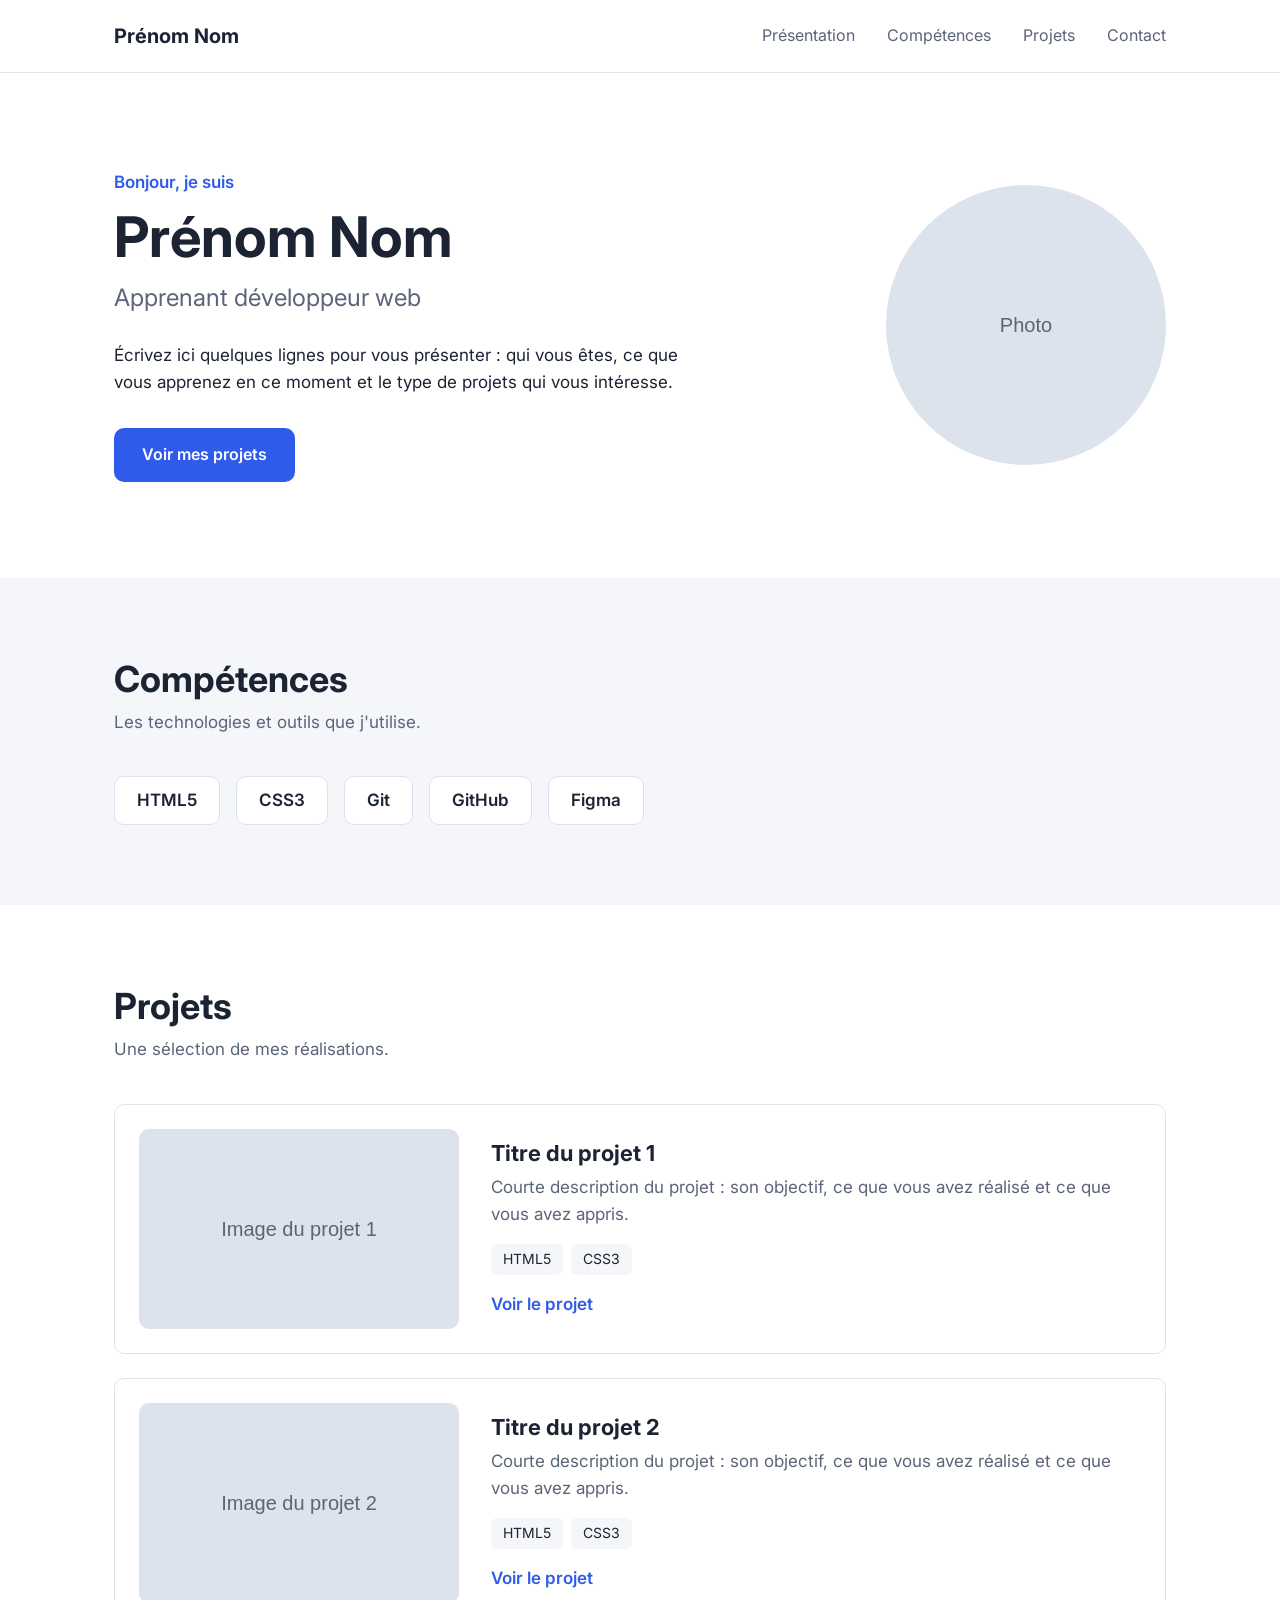
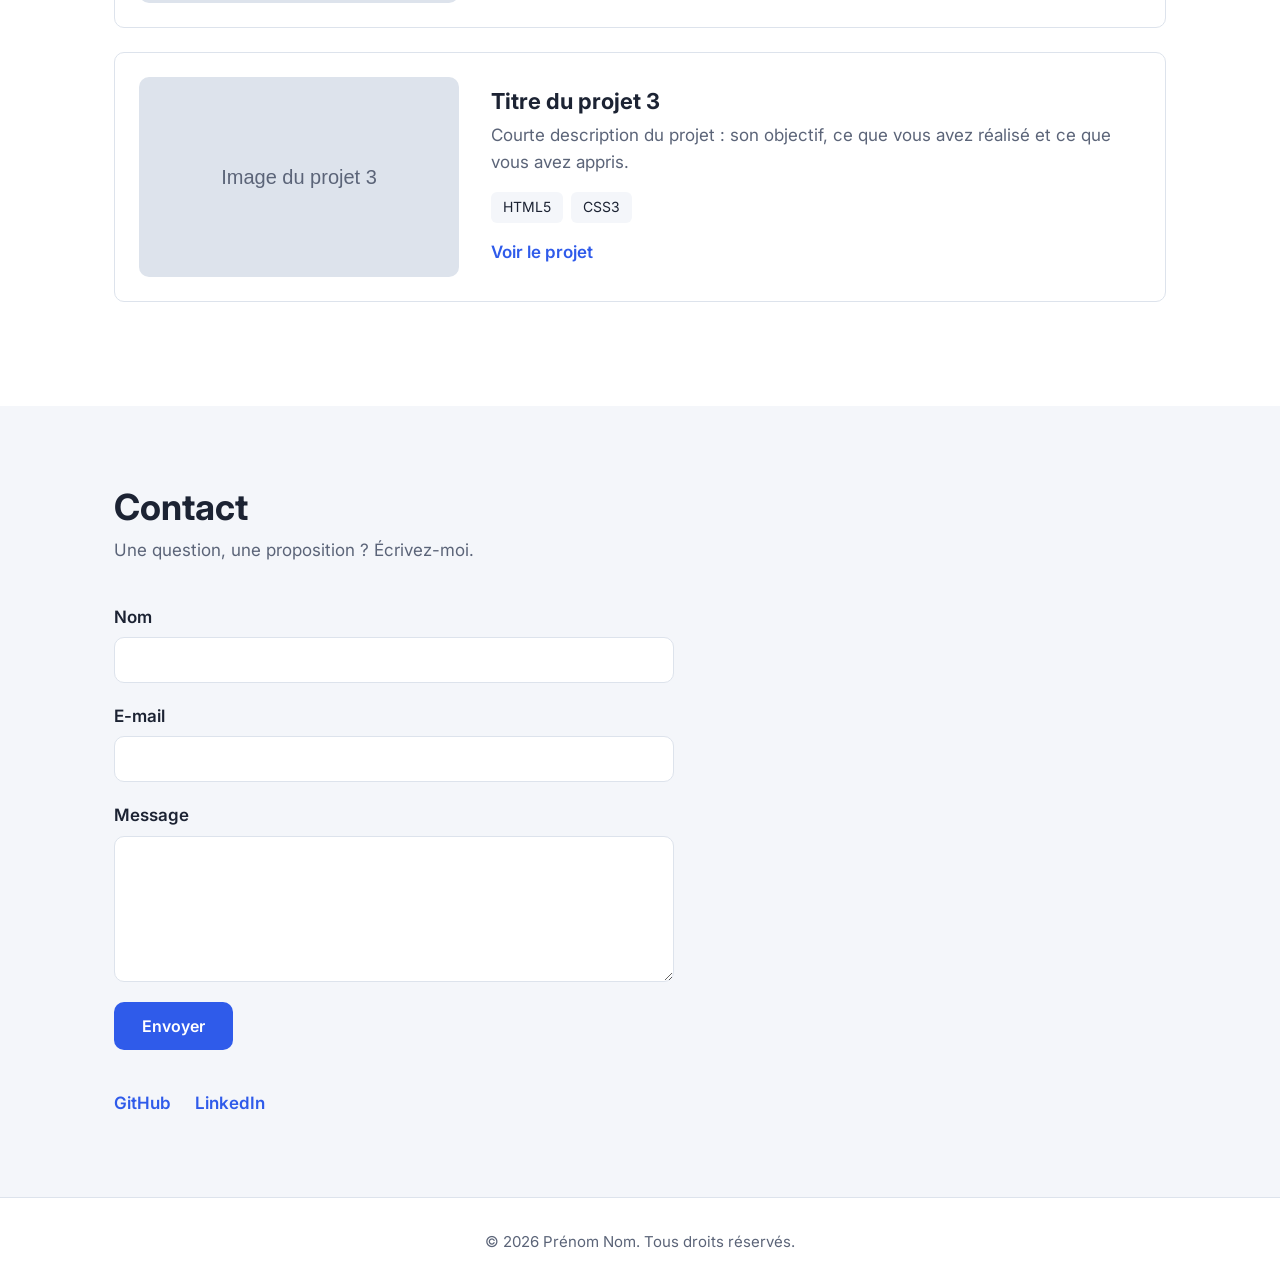
==== index.html @ f50e9926 "chore: ajouter le portfolio starter fourni" ====
<!DOCTYPE html>
<html lang="fr">
<head>
  <meta charset="UTF-8">
  <meta name="viewport" content="width=device-width, initial-scale=1.0">
  <meta name="description" content="Portfolio de Prénom Nom, apprenant développeur web.">
  <title>Prénom Nom — Portfolio</title>

  <!-- Police Inter (Google Fonts) -->
  <link rel="preconnect" href="https://fonts.googleapis.com">
  <link rel="preconnect" href="https://fonts.gstatic.com" crossorigin>
  <link href="https://fonts.googleapis.com/css2?family=Inter:wght@400;600;700&amp;display=swap" rel="stylesheet">

  <link rel="stylesheet" href="css/style.css">
</head>
<body>

  <!-- ========== EN-TÊTE ========== -->
  <header class="en-tete">
    <div class="conteneur en-tete__contenu">
      <a class="logo" href="#presentation">Prénom Nom</a>
      <nav aria-label="Navigation principale">
        <ul class="menu">
          <li><a href="#presentation">Présentation</a></li>
          <li><a href="#competences">Compétences</a></li>
          <li><a href="#projets">Projets</a></li>
          <li><a href="#contact">Contact</a></li>
        </ul>
      </nav>
    </div>
  </header>

  <main>

    <!-- ========== PRÉSENTATION ========== -->
    <section id="presentation" class="presentation">
      <div class="conteneur presentation__contenu">
        <div class="presentation__texte">
          <p class="surtitre">Bonjour, je suis</p>
          <h1>Prénom Nom</h1>
          <p class="metier">Apprenant développeur web</p>
          <p>Écrivez ici quelques lignes pour vous présenter : qui vous êtes, ce que vous apprenez en ce moment et le type de projets qui vous intéresse.</p>
          <a class="bouton" href="#projets">Voir mes projets</a>
        </div>
        <img class="presentation__photo" src="images/avatar.svg" alt="Portrait de Prénom Nom" width="280" height="280">
      </div>
    </section>

    <!-- ========== COMPÉTENCES ========== -->
    <section id="competences" class="section section--claire">
      <div class="conteneur">
        <h2>Compétences</h2>
        <p class="section__intro">Les technologies et outils que j'utilise.</p>
        <ul class="competences">
          <li>HTML5</li>
          <li>CSS3</li>
          <li>Git</li>
          <li>GitHub</li>
          <li>Figma</li>
        </ul>
      </div>
    </section>

    <!-- ========== PROJETS ========== -->
    <section id="projets" class="section">
      <div class="conteneur">
        <h2>Projets</h2>
        <p class="section__intro">Une sélection de mes réalisations.</p>

        <div class="projets">

          <article class="projet">
            <img class="projet__image" src="images/projet-1.svg" alt="Aperçu du projet 1" width="320" height="200">
            <div class="projet__texte">
              <h3>Titre du projet 1</h3>
              <p>Courte description du projet : son objectif, ce que vous avez réalisé et ce que vous avez appris.</p>
              <ul class="technologies">
                <li>HTML5</li>
                <li>CSS3</li>
              </ul>
              <a class="lien" href="#">Voir le projet</a>
            </div>
          </article>

          <article class="projet">
            <img class="projet__image" src="images/projet-2.svg" alt="Aperçu du projet 2" width="320" height="200">
            <div class="projet__texte">
              <h3>Titre du projet 2</h3>
              <p>Courte description du projet : son objectif, ce que vous avez réalisé et ce que vous avez appris.</p>
              <ul class="technologies">
                <li>HTML5</li>
                <li>CSS3</li>
              </ul>
              <a class="lien" href="#">Voir le projet</a>
            </div>
          </article>

          <article class="projet">
            <img class="projet__image" src="images/projet-3.svg" alt="Aperçu du projet 3" width="320" height="200">
            <div class="projet__texte">
              <h3>Titre du projet 3</h3>
              <p>Courte description du projet : son objectif, ce que vous avez réalisé et ce que vous avez appris.</p>
              <ul class="technologies">
                <li>HTML5</li>
                <li>CSS3</li>
              </ul>
              <a class="lien" href="#">Voir le projet</a>
            </div>
          </article>

        </div>
      </div>
    </section>

    <!-- ========== CONTACT ========== -->
    <section id="contact" class="section section--claire">
      <div class="conteneur">
        <h2>Contact</h2>
        <p class="section__intro">Une question, une proposition ? Écrivez-moi.</p>

        <form class="formulaire" action="#" method="post">
          <label for="nom">Nom</label>
          <input id="nom" name="nom" type="text">

          <label for="email">E-mail</label>
          <input id="email" name="email" type="text">

          <label for="message">Message</label>
          <textarea id="message" name="message" rows="6"></textarea>

          <button class="bouton" type="submit">Envoyer</button>
        </form>

        <ul class="reseaux">
          <li><a class="lien" href="#">GitHub</a></li>
          <li><a class="lien" href="#">LinkedIn</a></li>
        </ul>
      </div>
    </section>

  </main>

  <!-- ========== PIED DE PAGE ========== -->
  <footer class="pied">
    <div class="conteneur">
      <p>© 2026 Prénom Nom. Tous droits réservés.</p>
    </div>
  </footer>

</body>
</html>
---- css/style.css ----
/* ==========================================================
   Portfolio — modèle de départ (une seule page)
   Sommaire :
   1. Variables
   2. Base
   3. En-tête
   4. Présentation
   5. Sections communes
   6. Compétences
   7. Projets
   8. Contact
   9. Pied de page
   ========================================================== */

/* ---------- 1. Variables ---------- */
:root {
  /* Couleurs */
  --couleur-fond: #ffffff;
  --couleur-fond-clair: #f4f6fa;
  --couleur-texte: #1c2333;
  --couleur-texte-doux: #5b6478;
  --couleur-principale: #2f5bea;
  --couleur-bordure: #dde3ec;

  /* Typographie */
  --police: "Inter", Arial, sans-serif;

  /* Mise en page */
  --largeur-max: 1100px;
  --rayon: 10px;
}

/* ---------- 2. Base ---------- */
* {
  box-sizing: border-box;
}

body {
  margin: 0;
  font-family: var(--police);
  font-size: 17px;
  line-height: 1.6;
  color: var(--couleur-texte);
  background-color: var(--couleur-fond);
}

h1,
h2,
h3 {
  margin: 0;
  line-height: 1.2;
}

p {
  margin: 0;
}

ul {
  margin: 0;
  padding: 0;
  list-style: none;
}

a {
  color: inherit;
  text-decoration: none;
}

.conteneur {
  max-width: var(--largeur-max);
  margin: 0 auto;
  padding: 0 24px;
}

.bouton {
  display: inline-block;
  padding: 14px 28px;
  border: none;
  border-radius: var(--rayon);
  font-family: var(--police);
  font-size: 16px;
  font-weight: 600;
  color: #ffffff;
  background-color: var(--couleur-principale);
  cursor: pointer;
}

.lien {
  font-weight: 600;
  color: var(--couleur-principale);
}

/* ---------- 3. En-tête ---------- */
.en-tete {
  border-bottom: 1px solid var(--couleur-bordure);
}

.en-tete__contenu {
  display: flex;
  justify-content: space-between;
  align-items: center;
  height: 72px;
}

.logo {
  font-size: 20px;
  font-weight: 700;
}

.menu {
  display: flex;
  gap: 32px;
}

.menu a {
  font-size: 16px;
  color: var(--couleur-texte-doux);
}

/* ---------- 4. Présentation ---------- */
.presentation {
  padding: 96px 0;
}

.presentation__contenu {
  display: flex;
  justify-content: space-between;
  align-items: center;
  gap: 64px;
}

.presentation__texte {
  max-width: 600px;
}

.surtitre {
  margin-bottom: 8px;
  font-weight: 600;
  color: var(--couleur-principale);
}

.presentation h1 {
  font-size: 56px;
}

.metier {
  margin-top: 8px;
  margin-bottom: 24px;
  font-size: 24px;
  color: var(--couleur-texte-doux);
}

.presentation .bouton {
  margin-top: 32px;
}

.presentation__photo {
  width: 280px;
  height: 280px;
  border-radius: 50%;
}

/* ---------- 5. Sections communes ---------- */
.section {
  padding: 80px 0;
}

.section--claire {
  background-color: var(--couleur-fond-clair);
}

.section h2 {
  font-size: 36px;
}

.section__intro {
  margin-top: 8px;
  margin-bottom: 40px;
  color: var(--couleur-texte-doux);
}

/* ---------- 6. Compétences ---------- */
.competences {
  display: flex;
  gap: 16px;
}

.competences li {
  padding: 10px 22px;
  border: 1px solid var(--couleur-bordure);
  border-radius: var(--rayon);
  font-weight: 600;
  background-color: var(--couleur-fond);
}

/* ---------- 7. Projets ---------- */
/* Les projets sont empilés les uns sous les autres. */
.projet {
  display: flex;
  align-items: center;
  gap: 32px;
  margin-bottom: 24px;
  padding: 24px;
  border: 1px solid var(--couleur-bordure);
  border-radius: var(--rayon);
}

.projet__image {
  width: 320px;
  height: 200px;
  border-radius: var(--rayon);
}

.projet h3 {
  margin-bottom: 8px;
  font-size: 22px;
}

.projet p {
  color: var(--couleur-texte-doux);
}

.technologies {
  display: flex;
  gap: 8px;
  margin-top: 16px;
  margin-bottom: 16px;
}

.technologies li {
  padding: 4px 12px;
  border-radius: 6px;
  font-size: 14px;
  background-color: var(--couleur-fond-clair);
}

/* ---------- 8. Contact ---------- */
.formulaire {
  max-width: 560px;
}

.formulaire label {
  display: block;
  margin-bottom: 6px;
  font-weight: 600;
}

.formulaire input,
.formulaire textarea {
  display: block;
  width: 100%;
  margin-bottom: 20px;
  padding: 12px 14px;
  border: 1px solid var(--couleur-bordure);
  border-radius: var(--rayon);
  font-family: var(--police);
  font-size: 16px;
  color: var(--couleur-texte);
  background-color: var(--couleur-fond);
}

.reseaux {
  display: flex;
  gap: 24px;
  margin-top: 40px;
}

/* ---------- 9. Pied de page ---------- */
.pied {
  padding: 32px 0;
  border-top: 1px solid var(--couleur-bordure);
  font-size: 15px;
  text-align: center;
  color: var(--couleur-texte-doux);
}
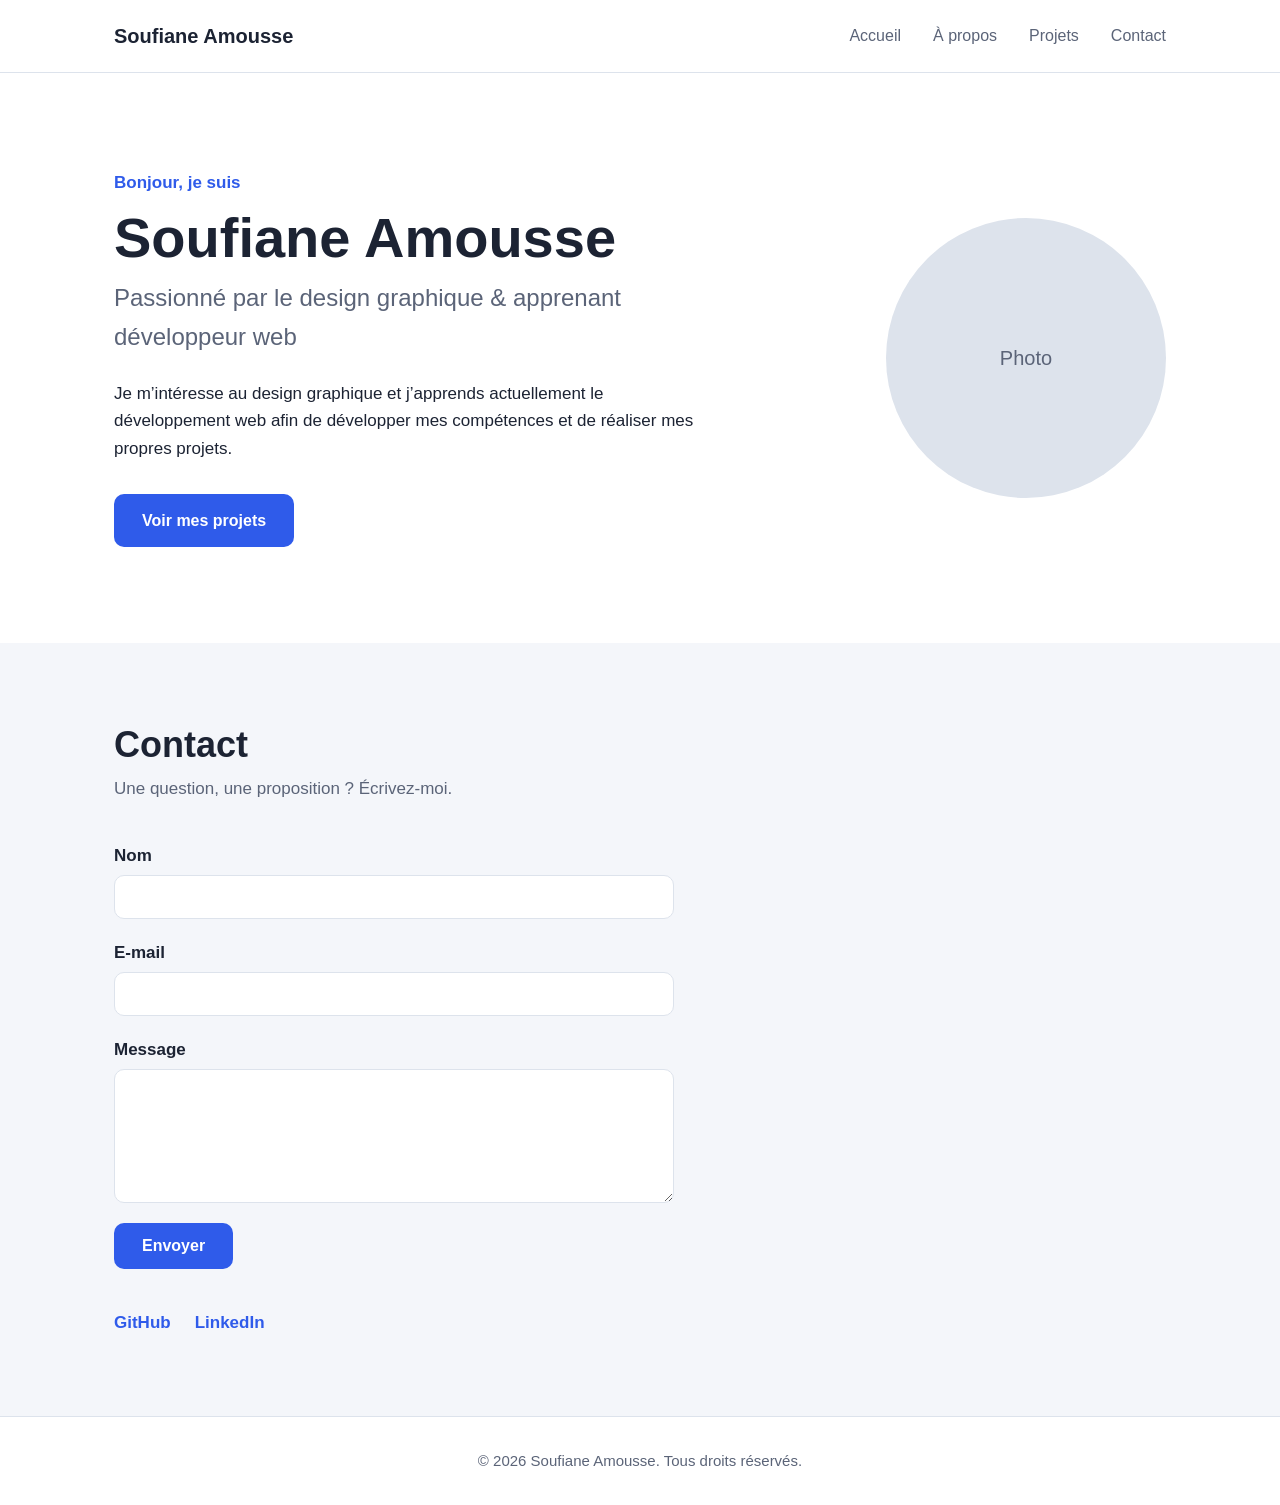
==== commit e1d10486: "feat: separer les pages a propos et projets" ====
--- a/index.html
+++ b/index.html
@@ -3,13 +3,13 @@
 <head>
   <meta charset="UTF-8">
   <meta name="viewport" content="width=device-width, initial-scale=1.0">
-  <meta name="description" content="Portfolio de Prénom Nom, apprenant développeur web.">
-  <title>Prénom Nom — Portfolio</title>
+  <meta name="description" content="Portfolio de Soufiane Amousse, apprenant développeur web.">
+  <title>Soufiane Amousse — Portfolio</title>
 
-  <!-- Police Inter (Google Fonts) -->
+ <!-- Police Poppins (Google Fonts) -->
   <link rel="preconnect" href="https://fonts.googleapis.com">
   <link rel="preconnect" href="https://fonts.gstatic.com" crossorigin>
-  <link href="https://fonts.googleapis.com/css2?family=Inter:wght@400;600;700&amp;display=swap" rel="stylesheet">
+  <link href="https://fonts.googleapis.com/css2?family=Poppins:wght@400;600;700&display=swap" rel="stylesheet">
 
   <link rel="stylesheet" href="css/style.css">
 </head>
@@ -18,13 +18,13 @@
   <!-- ========== EN-TÊTE ========== -->
   <header class="en-tete">
     <div class="conteneur en-tete__contenu">
-      <a class="logo" href="#presentation">Prénom Nom</a>
+      <a class="logo" href="index.html">Soufiane Amousse</a>
       <nav aria-label="Navigation principale">
         <ul class="menu">
-          <li><a href="#presentation">Présentation</a></li>
-          <li><a href="#competences">Compétences</a></li>
-          <li><a href="#projets">Projets</a></li>
-          <li><a href="#contact">Contact</a></li>
+          <li><a href="index.html">Accueil</a></li>
+          <li><a href="a-propos.html">À propos</a></li>
+          <li><a href="projets.html">Projets</a></li>
+          <li><a href="contact.html">Contact</a></li>
         </ul>
       </nav>
     </div>
@@ -37,78 +37,12 @@
       <div class="conteneur presentation__contenu">
         <div class="presentation__texte">
           <p class="surtitre">Bonjour, je suis</p>
-          <h1>Prénom Nom</h1>
-          <p class="metier">Apprenant développeur web</p>
-          <p>Écrivez ici quelques lignes pour vous présenter : qui vous êtes, ce que vous apprenez en ce moment et le type de projets qui vous intéresse.</p>
-          <a class="bouton" href="#projets">Voir mes projets</a>
+          <h1>Soufiane Amousse</h1>
+          <p class="metier">Passionné par le design graphique & apprenant développeur web</p>
+          <p>Je m’intéresse au design graphique et j’apprends actuellement le développement web afin de développer mes compétences et de réaliser mes propres projets.</p>
+          <a class="bouton" href="projets.html">Voir mes projets</a>
         </div>
-        <img class="presentation__photo" src="images/avatar.svg" alt="Portrait de Prénom Nom" width="280" height="280">
-      </div>
-    </section>
-
-    <!-- ========== COMPÉTENCES ========== -->
-    <section id="competences" class="section section--claire">
-      <div class="conteneur">
-        <h2>Compétences</h2>
-        <p class="section__intro">Les technologies et outils que j'utilise.</p>
-        <ul class="competences">
-          <li>HTML5</li>
-          <li>CSS3</li>
-          <li>Git</li>
-          <li>GitHub</li>
-          <li>Figma</li>
-        </ul>
-      </div>
-    </section>
-
-    <!-- ========== PROJETS ========== -->
-    <section id="projets" class="section">
-      <div class="conteneur">
-        <h2>Projets</h2>
-        <p class="section__intro">Une sélection de mes réalisations.</p>
-
-        <div class="projets">
-
-          <article class="projet">
-            <img class="projet__image" src="images/projet-1.svg" alt="Aperçu du projet 1" width="320" height="200">
-            <div class="projet__texte">
-              <h3>Titre du projet 1</h3>
-              <p>Courte description du projet : son objectif, ce que vous avez réalisé et ce que vous avez appris.</p>
-              <ul class="technologies">
-                <li>HTML5</li>
-                <li>CSS3</li>
-              </ul>
-              <a class="lien" href="#">Voir le projet</a>
-            </div>
-          </article>
-
-          <article class="projet">
-            <img class="projet__image" src="images/projet-2.svg" alt="Aperçu du projet 2" width="320" height="200">
-            <div class="projet__texte">
-              <h3>Titre du projet 2</h3>
-              <p>Courte description du projet : son objectif, ce que vous avez réalisé et ce que vous avez appris.</p>
-              <ul class="technologies">
-                <li>HTML5</li>
-                <li>CSS3</li>
-              </ul>
-              <a class="lien" href="#">Voir le projet</a>
-            </div>
-          </article>
-
-          <article class="projet">
-            <img class="projet__image" src="images/projet-3.svg" alt="Aperçu du projet 3" width="320" height="200">
-            <div class="projet__texte">
-              <h3>Titre du projet 3</h3>
-              <p>Courte description du projet : son objectif, ce que vous avez réalisé et ce que vous avez appris.</p>
-              <ul class="technologies">
-                <li>HTML5</li>
-                <li>CSS3</li>
-              </ul>
-              <a class="lien" href="#">Voir le projet</a>
-            </div>
-          </article>
-
-        </div>
+        <img class="presentation__photo" src="images/avatar.svg" alt="Portrait de Soufiane Amousse" width="280" height="280">
       </div>
     </section>
 
@@ -143,7 +77,7 @@
   <!-- ========== PIED DE PAGE ========== -->
   <footer class="pied">
     <div class="conteneur">
-      <p>© 2026 Prénom Nom. Tous droits réservés.</p>
+      <p>© 2026 Soufiane Amousse. Tous droits réservés.</p>
     </div>
   </footer>
 
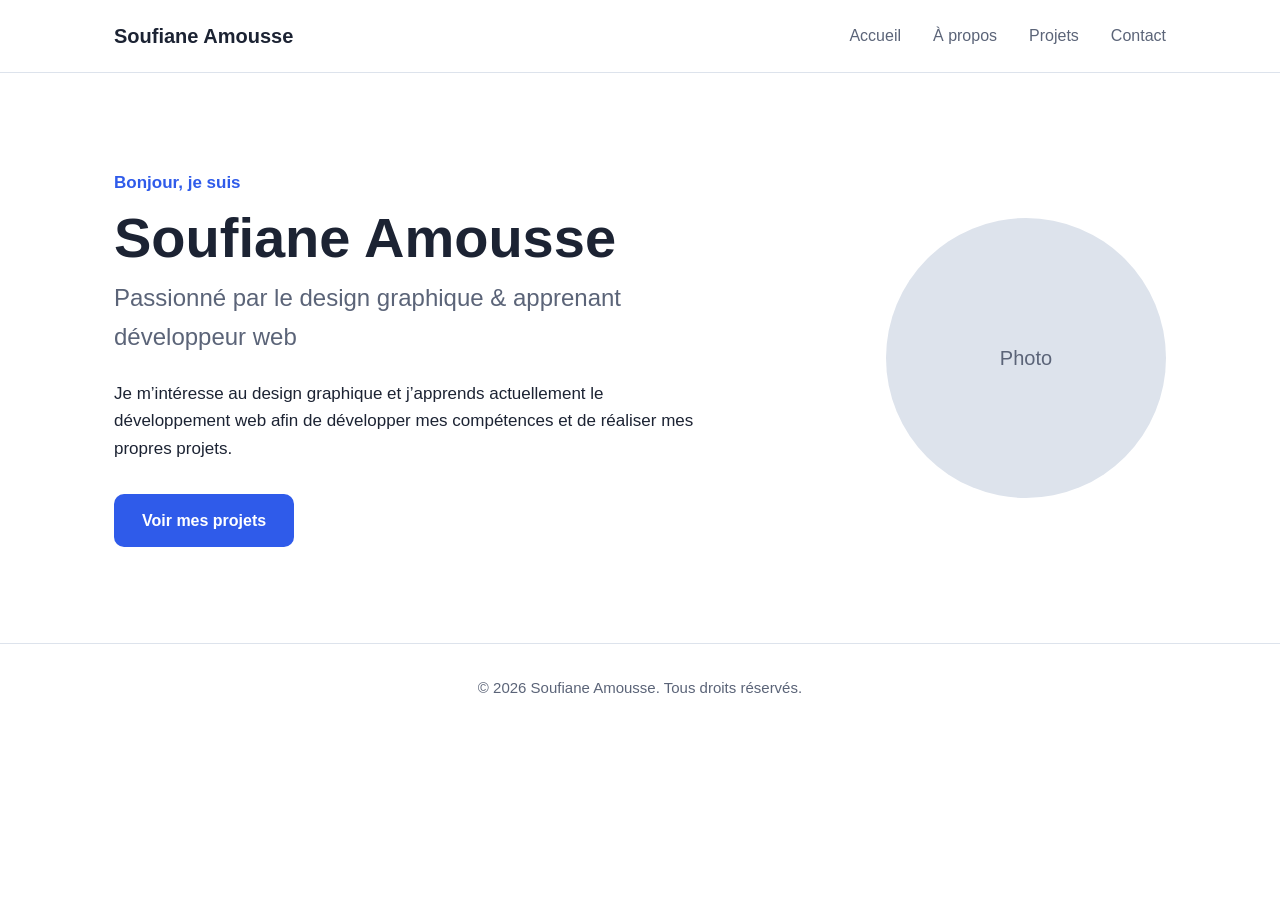
==== commit a9fcaca3: "feat: indiquer la page active dans la navigation" ====
--- a/index.html
+++ b/index.html
@@ -21,7 +21,7 @@
       <a class="logo" href="index.html">Soufiane Amousse</a>
       <nav aria-label="Navigation principale">
         <ul class="menu">
-          <li><a href="index.html">Accueil</a></li>
+          <li><a class="active" href="index.html">Accueil</a></li>
           <li><a href="a-propos.html">À propos</a></li>
           <li><a href="projets.html">Projets</a></li>
           <li><a href="contact.html">Contact</a></li>
@@ -46,32 +46,6 @@
       </div>
     </section>
 
-    <!-- ========== CONTACT ========== -->
-    <section id="contact" class="section section--claire">
-      <div class="conteneur">
-        <h2>Contact</h2>
-        <p class="section__intro">Une question, une proposition ? Écrivez-moi.</p>
-
-        <form class="formulaire" action="#" method="post">
-          <label for="nom">Nom</label>
-          <input id="nom" name="nom" type="text">
-
-          <label for="email">E-mail</label>
-          <input id="email" name="email" type="text">
-
-          <label for="message">Message</label>
-          <textarea id="message" name="message" rows="6"></textarea>
-
-          <button class="bouton" type="submit">Envoyer</button>
-        </form>
-
-        <ul class="reseaux">
-          <li><a class="lien" href="#">GitHub</a></li>
-          <li><a class="lien" href="#">LinkedIn</a></li>
-        </ul>
-      </div>
-    </section>
-
   </main>
 
   <!-- ========== PIED DE PAGE ========== -->
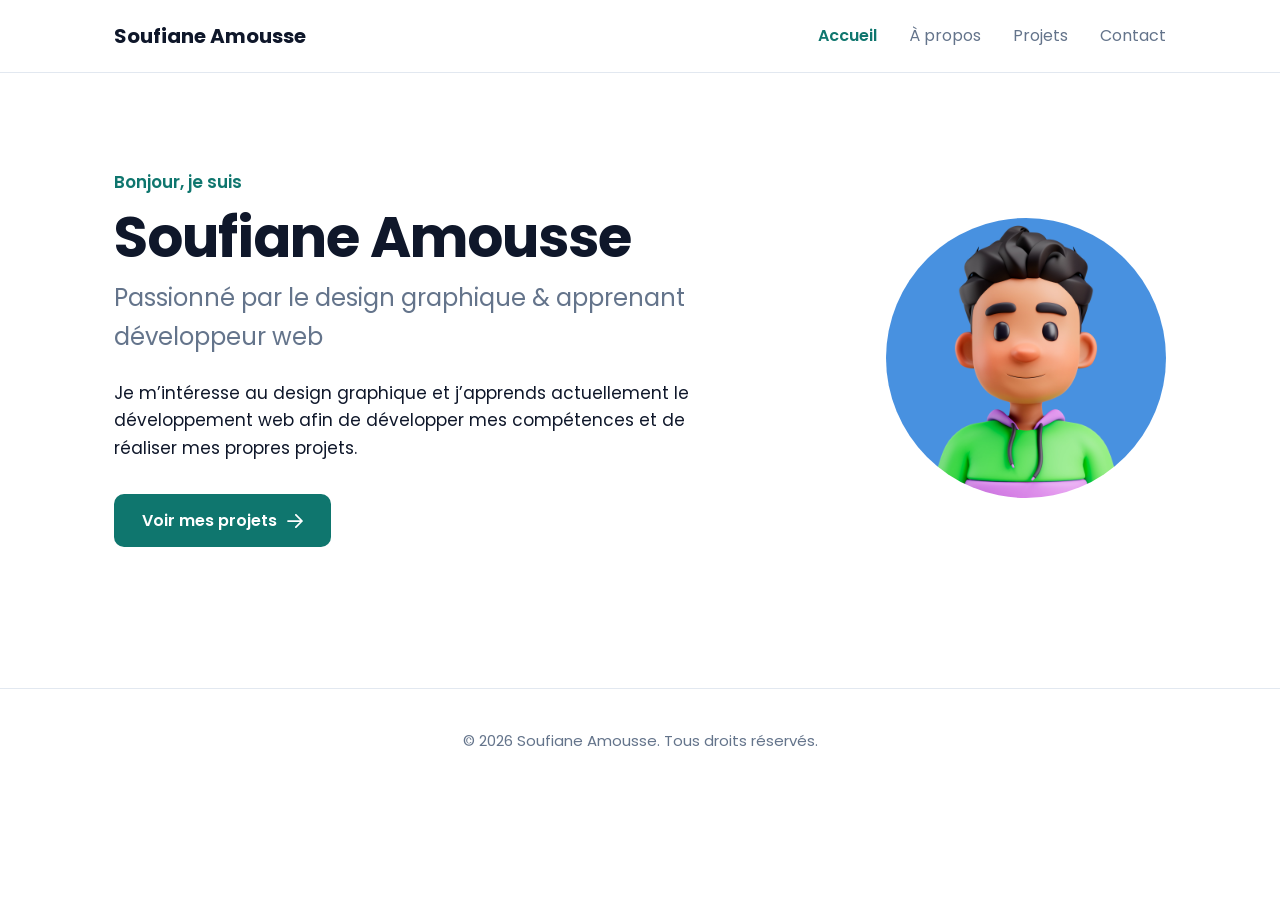
==== commit b9f69bc6: "feat: finaliser la page projets et les visuels" ====
--- a/index.html
+++ b/index.html
@@ -40,9 +40,9 @@
           <h1>Soufiane Amousse</h1>
           <p class="metier">Passionné par le design graphique & apprenant développeur web</p>
           <p>Je m’intéresse au design graphique et j’apprends actuellement le développement web afin de développer mes compétences et de réaliser mes propres projets.</p>
-          <a class="bouton" href="projets.html">Voir mes projets</a>
+          <a class="bouton" href="projets.html">Voir mes projets <img src="images/arrow_right.svg" alt="" class="bouton__fleche"></a>
         </div>
-        <img class="presentation__photo" src="images/avatar.svg" alt="Portrait de Soufiane Amousse" width="280" height="280">
+        <img class="presentation__photo" src="images/9440461.jpg" alt="Portrait de Soufiane Amousse" width="280" height="280">
       </div>
     </section>
 
--- a/css/style.css
+++ b/css/style.css
@@ -16,14 +16,14 @@
 :root {
   /* Couleurs */
   --couleur-fond: #ffffff;
-  --couleur-fond-clair: #f4f6fa;
-  --couleur-texte: #1c2333;
-  --couleur-texte-doux: #5b6478;
-  --couleur-principale: #2f5bea;
-  --couleur-bordure: #dde3ec;
+  --couleur-fond-clair: #f1f5f9;
+  --couleur-texte: #0f172a;
+  --couleur-texte-doux: #64748b;
+  --couleur-principale: #0f766e;
+  --couleur-bordure: #e2e8f0;
 
   /* Typographie */
-  --police: "Inter", Arial, sans-serif;
+  --police: "Poppins", Arial, sans-serif;
 
   /* Mise en page */
   --largeur-max: 1100px;
@@ -117,6 +117,15 @@
   color: var(--couleur-texte-doux);
 }
 
+.menu a.active {
+  color: var(--couleur-principale);
+  font-weight: 600;
+}
+
+.menu a:hover {
+  color: var(--couleur-principale);
+}
+
 /* ---------- 4. Présentation ---------- */
 .presentation {
   padding: 96px 0;
@@ -141,6 +150,8 @@
 
 .presentation h1 {
   font-size: 56px;
+  font-weight: 700;
+  letter-spacing: -1px;
 }
 
 .metier {
@@ -152,12 +163,26 @@
 
 .presentation .bouton {
   margin-top: 32px;
+  display: inline-flex;
+  align-items: center;
+  gap: 10px;
+}
+
+.bouton:hover {
+  background-color: #115e59;
 }
 
 .presentation__photo {
   width: 280px;
   height: 280px;
   border-radius: 50%;
+  object-fit: cover;
+  flex-shrink: 0;
+}
+
+.bouton__fleche {
+  width: 16px;
+  height: 14px;
 }
 
 /* ---------- 5. Sections communes ---------- */
@@ -193,22 +218,67 @@
   background-color: var(--couleur-fond);
 }
 
+.a-propos h1 {
+  max-width: 440px;
+  font-size: 64px;
+  font-weight: 700;
+  letter-spacing: -2px;
+  line-height: 1.15;
+}
+
+.point {
+  color: var(--couleur-principale);
+}
+
+.a-propos__description {
+  max-width: 550px;
+  margin-top: 32px;
+  font-size: 19px;
+  color: var(--couleur-texte-doux);
+}
+
 /* ---------- 7. Projets ---------- */
 /* Les projets sont empilés les uns sous les autres. */
+.page-projets h1 {
+  font-size: 56px;
+  margin-bottom: 12px;
+}
+
+.projets {
+  display: grid;
+  grid-template-columns: repeat(2, 1fr);
+  gap: 12px 24px;
+}
+
 .projet {
   display: flex;
-  align-items: center;
-  gap: 32px;
-  margin-bottom: 24px;
-  padding: 24px;
+  flex-direction: column;
+  align-items: stretch;
+  gap: 0;
+  padding: 8px;
   border: 1px solid var(--couleur-bordure);
   border-radius: var(--rayon);
 }
 
 .projet__image {
-  width: 320px;
-  height: 200px;
-  border-radius: var(--rayon);
+  width: 100%;
+  height: 180px;
+  object-fit: cover;
+  border-radius: 7px;
+}
+
+.projet__texte {
+  padding: 20px 0 0;
+}
+
+.projet__texte h2 {
+  font-size: 20px;
+  margin-bottom: 8px;
+}
+
+.projet__texte p {
+  font-size: 15px;
+  color: var(--couleur-texte-doux);
 }
 
 .projet h3 {
@@ -228,10 +298,45 @@
 }
 
 .technologies li {
+  display: flex;
+  align-items: center;
+  gap: 6px;
   padding: 4px 12px;
   border-radius: 6px;
   font-size: 14px;
   background-color: var(--couleur-fond-clair);
+}
+
+.technologies .competence__icone {
+  width: 16px;
+  height: 16px;
+}
+
+.projet__texte {
+  display: flex;
+  flex-direction: column;
+  flex: 1;
+}
+
+.projet__bas {
+  display: flex;
+  justify-content: space-between;
+  align-items: center;
+  gap: 12px;
+  margin-top: auto;
+  padding-top: 20px;
+}
+
+.projet__bas .technologies {
+  margin: 0;
+}
+
+.projet__bas .lien {
+  display: inline-flex;
+  align-items: center;
+  gap: 6px;
+  font-size: 14px;
+  white-space: nowrap;
 }
 
 /* ---------- 8. Contact ---------- */
@@ -267,9 +372,107 @@
 
 /* ---------- 9. Pied de page ---------- */
 .pied {
-  padding: 32px 0;
+  padding: 40px 0;
   border-top: 1px solid var(--couleur-bordure);
   font-size: 15px;
   text-align: center;
   color: var(--couleur-texte-doux);
-}
+  margin-top: 45px;
+}
+
+.a-propos__grille {
+  display: grid;
+  grid-template-columns: 1fr 1fr;
+  gap: 64px;
+  align-items: start;
+}
+
+.a-propos__competences {
+  padding-top: 40px;
+}
+
+.a-propos__competences h2 {
+  font-size: 36px;
+}
+
+.a-propos__competences .section__intro {
+  margin-top: 12px;
+  margin-bottom: 40px;
+}
+
+.a-propos__competences .competences {
+  display: grid;
+  grid-template-columns: repeat(3, 1fr);
+  gap: 12px;
+}
+
+.a-propos__competences .competences li {
+  display: flex;
+  flex-direction: row;
+  align-items: center;
+  justify-content: center;
+  gap: 12px;
+  min-height: 72px;
+  padding: 12px;
+  white-space: nowrap;
+}
+
+.parcours__grille {
+  display: grid;
+  grid-template-columns: 1fr 1fr;
+  gap: 64px;
+  position: relative;
+  padding-top: 48px;
+}
+
+.parcours__grille::before {
+  content: "";
+  position: absolute;
+  top: 0;
+  left: 24px;
+  right: 24px;
+  height: 1px;
+  background-color: var(--couleur-bordure);
+}
+
+.parcours h2 {
+  font-size: 28px;
+  margin-bottom: 20px;
+}
+
+.parcours p {
+  color: var(--couleur-texte-doux);
+}
+
+.competence__icone {
+  width: 36px;
+  height: 36px;
+  object-fit: contain;
+  flex-shrink: 0;
+}
+
+.parcours__titre {
+  display: flex;
+  align-items: center;
+  gap: 12px;
+  margin-bottom: 16px;
+}
+
+.parcours__icone {
+  width: 28px;
+  height: 28px;
+  background-color: #eff6ff;
+  border-radius: 7px;
+
+  display: flex;
+  align-items: center;
+  justify-content: center;
+
+  font-size: 16px;
+  flex-shrink: 0;
+}
+
+.parcours .parcours__titre h2 {
+  font-size: 20px;
+  margin-bottom: 0;
+}
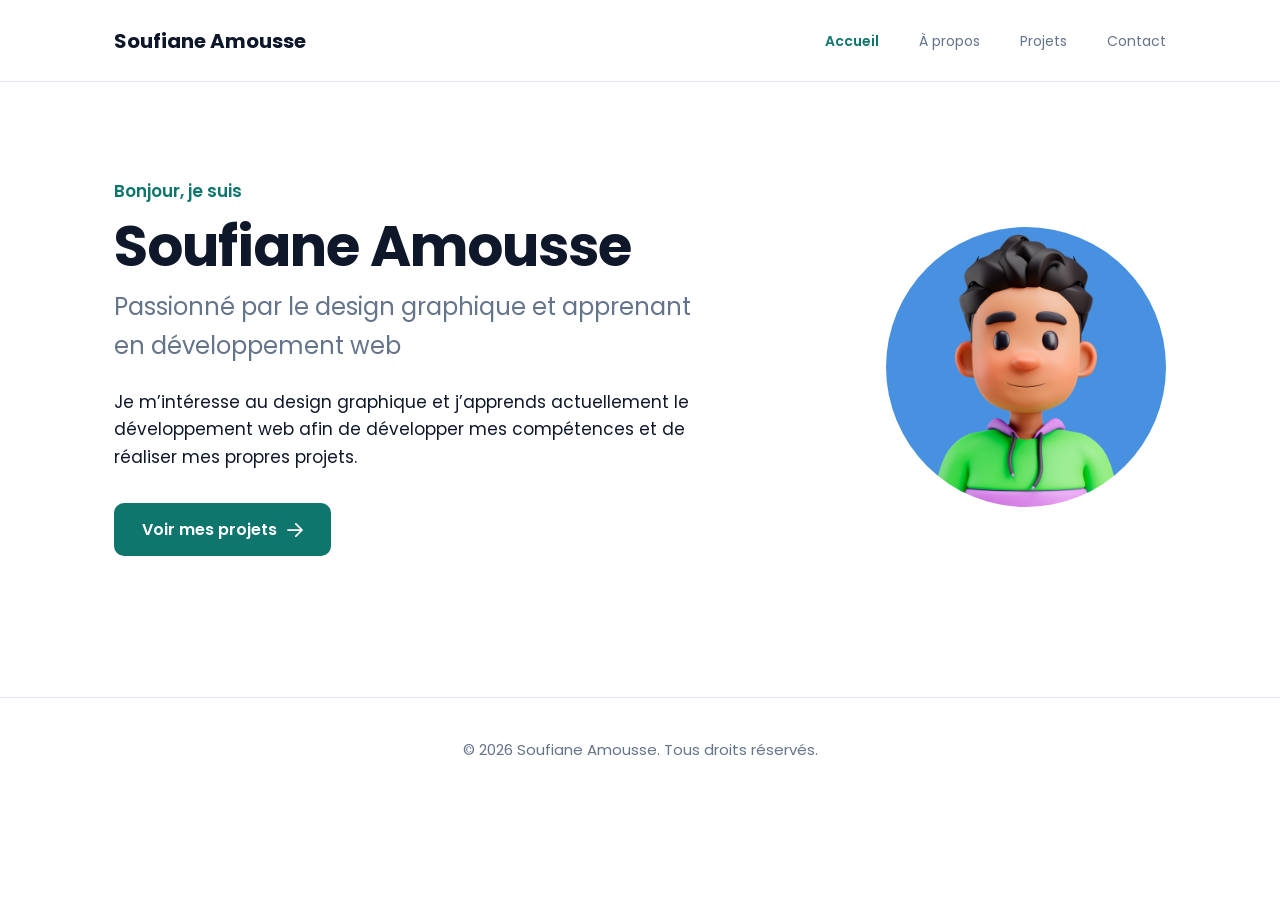
==== commit 3c1eec7d: "project update" ====
--- a/index.html
+++ b/index.html
@@ -38,7 +38,7 @@
         <div class="presentation__texte">
           <p class="surtitre">Bonjour, je suis</p>
           <h1>Soufiane Amousse</h1>
-          <p class="metier">Passionné par le design graphique & apprenant développeur web</p>
+          <p class="metier">Passionné par le design graphique et apprenant en développement web</p>
           <p>Je m’intéresse au design graphique et j’apprends actuellement le développement web afin de développer mes compétences et de réaliser mes propres projets.</p>
           <a class="bouton" href="projets.html">Voir mes projets <img src="images/arrow_right.svg" alt="" class="bouton__fleche"></a>
         </div>
--- a/css/style.css
+++ b/css/style.css
@@ -99,7 +99,8 @@
   display: flex;
   justify-content: space-between;
   align-items: center;
-  height: 72px;
+  height: 81px;
+  /* margin-left: 40px; */
 }
 
 .logo {
@@ -109,11 +110,11 @@
 
 .menu {
   display: flex;
-  gap: 32px;
+  gap: 40px;
 }
 
 .menu a {
-  font-size: 16px;
+  font-size: 14px;
   color: var(--couleur-texte-doux);
 }
 
@@ -247,7 +248,7 @@
 .projets {
   display: grid;
   grid-template-columns: repeat(2, 1fr);
-  gap: 12px 24px;
+  gap: 8px 23px;
 }
 
 .projet {
@@ -340,8 +341,42 @@
 }
 
 /* ---------- 8. Contact ---------- */
+.contact__grille {
+  display: grid;
+  grid-template-columns: 1fr 1fr;
+  gap: 80px;
+  align-items: center;
+}
+
+.contact__infos h1 {
+  font-size: 76px;
+  font-weight: 700;
+  letter-spacing: -2px;
+  margin-bottom: 24px;
+}
+
+.contact__infos p {
+  max-width: 360px;
+  font-size: 21px;
+  line-height: 1.5;
+  color: var(--couleur-texte-doux);
+}
+
+.contact__infos p::after {
+  content: "";
+  display: block;
+  width: 40px;
+  height: 3px;
+  background-color: var(--couleur-principale);
+  margin-top: 32px;
+}
+
 .formulaire {
+  width: 100%;
   max-width: 560px;
+  padding: 48px;
+  border: 1px solid var(--couleur-bordure);
+  border-radius: 20px;
 }
 
 .formulaire label {
@@ -366,8 +401,36 @@
 
 .reseaux {
   display: flex;
-  gap: 24px;
+  flex-direction: column;
+  gap: 16px;
   margin-top: 40px;
+}
+
+.reseaux .lien {
+  display: inline-flex;
+  align-items: center;
+  gap: 16px;
+  color: #2563eb;
+}
+
+.reseaux__icone {
+  width: 44px;
+  height: 44px;
+  display: flex;
+  align-items: center;
+  justify-content: center;
+  background-color: #f1f5f9;
+  border-radius: 10px;
+}
+
+.reseaux__icone img {
+  width: 22px;
+  height: 22px;
+}
+
+.page-contact {
+  padding-top: 50px;
+  padding-bottom: 80px;
 }
 
 /* ---------- 9. Pied de page ---------- */
